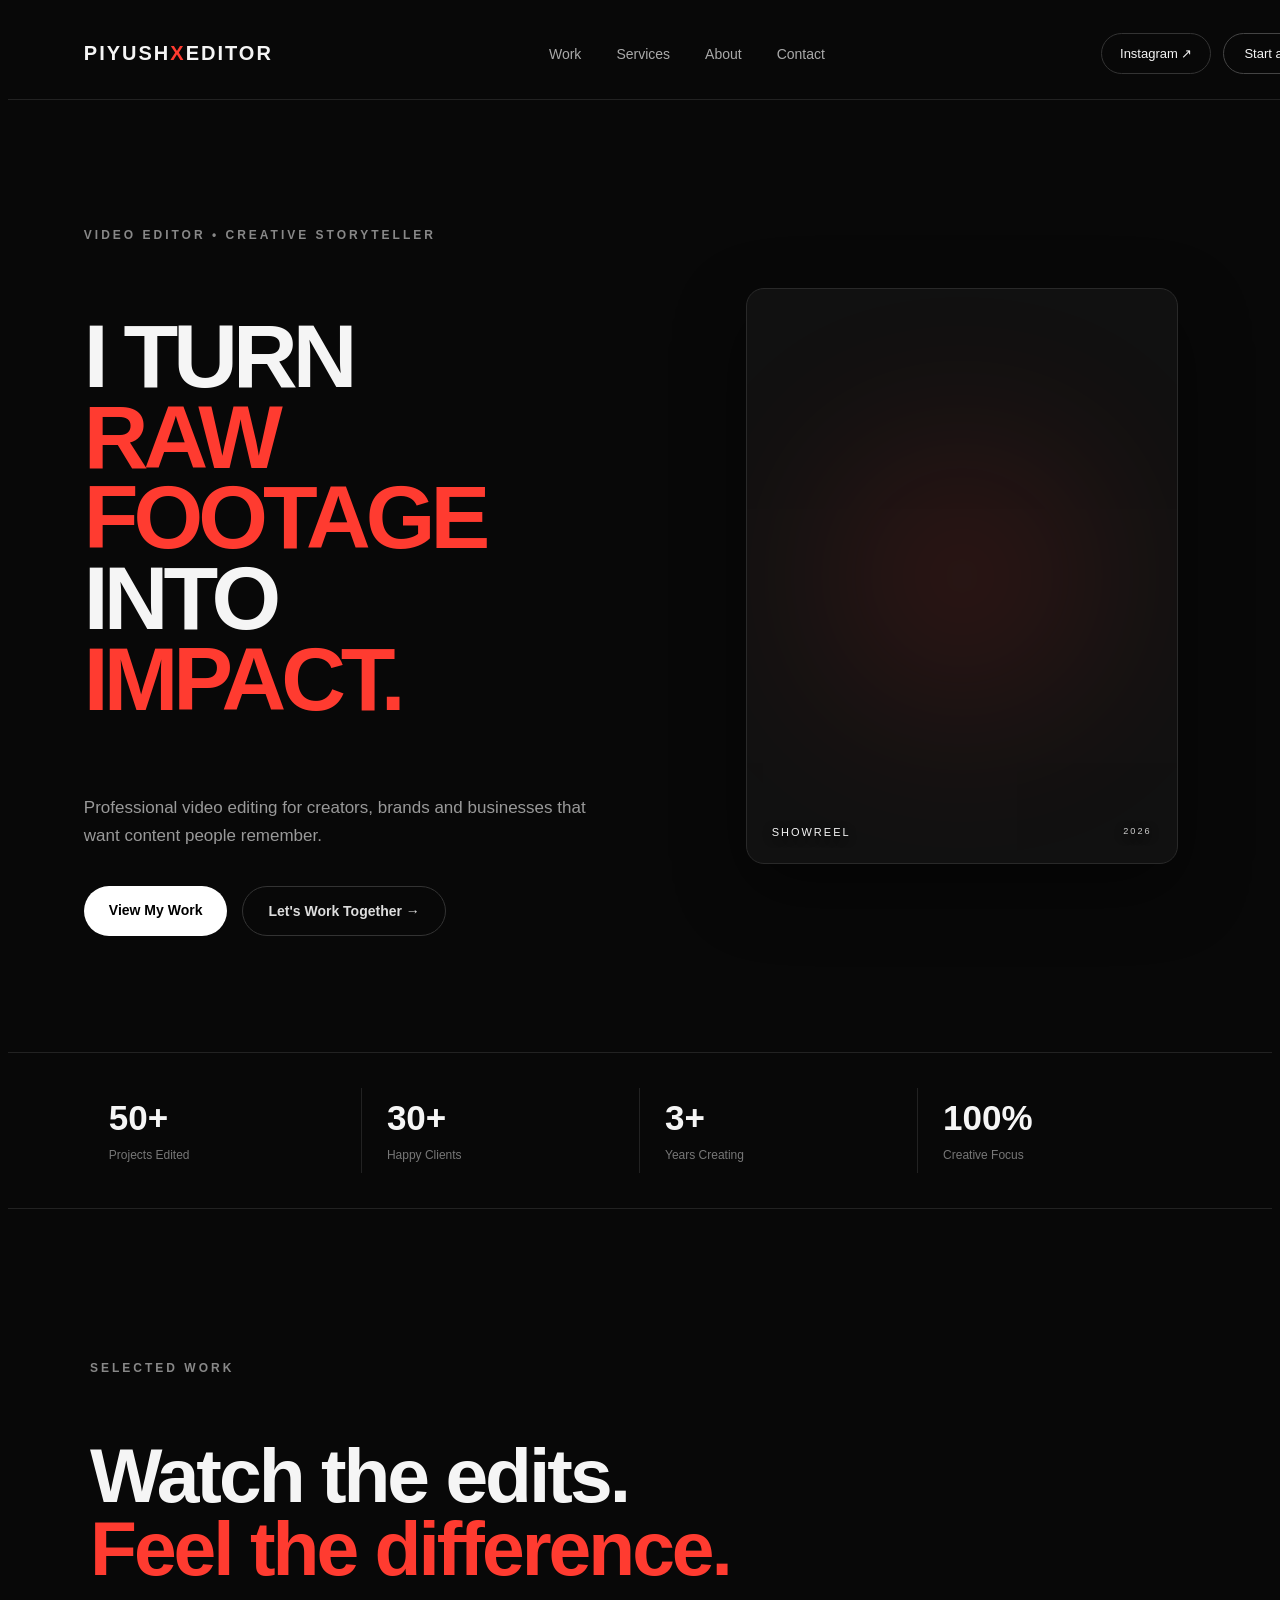
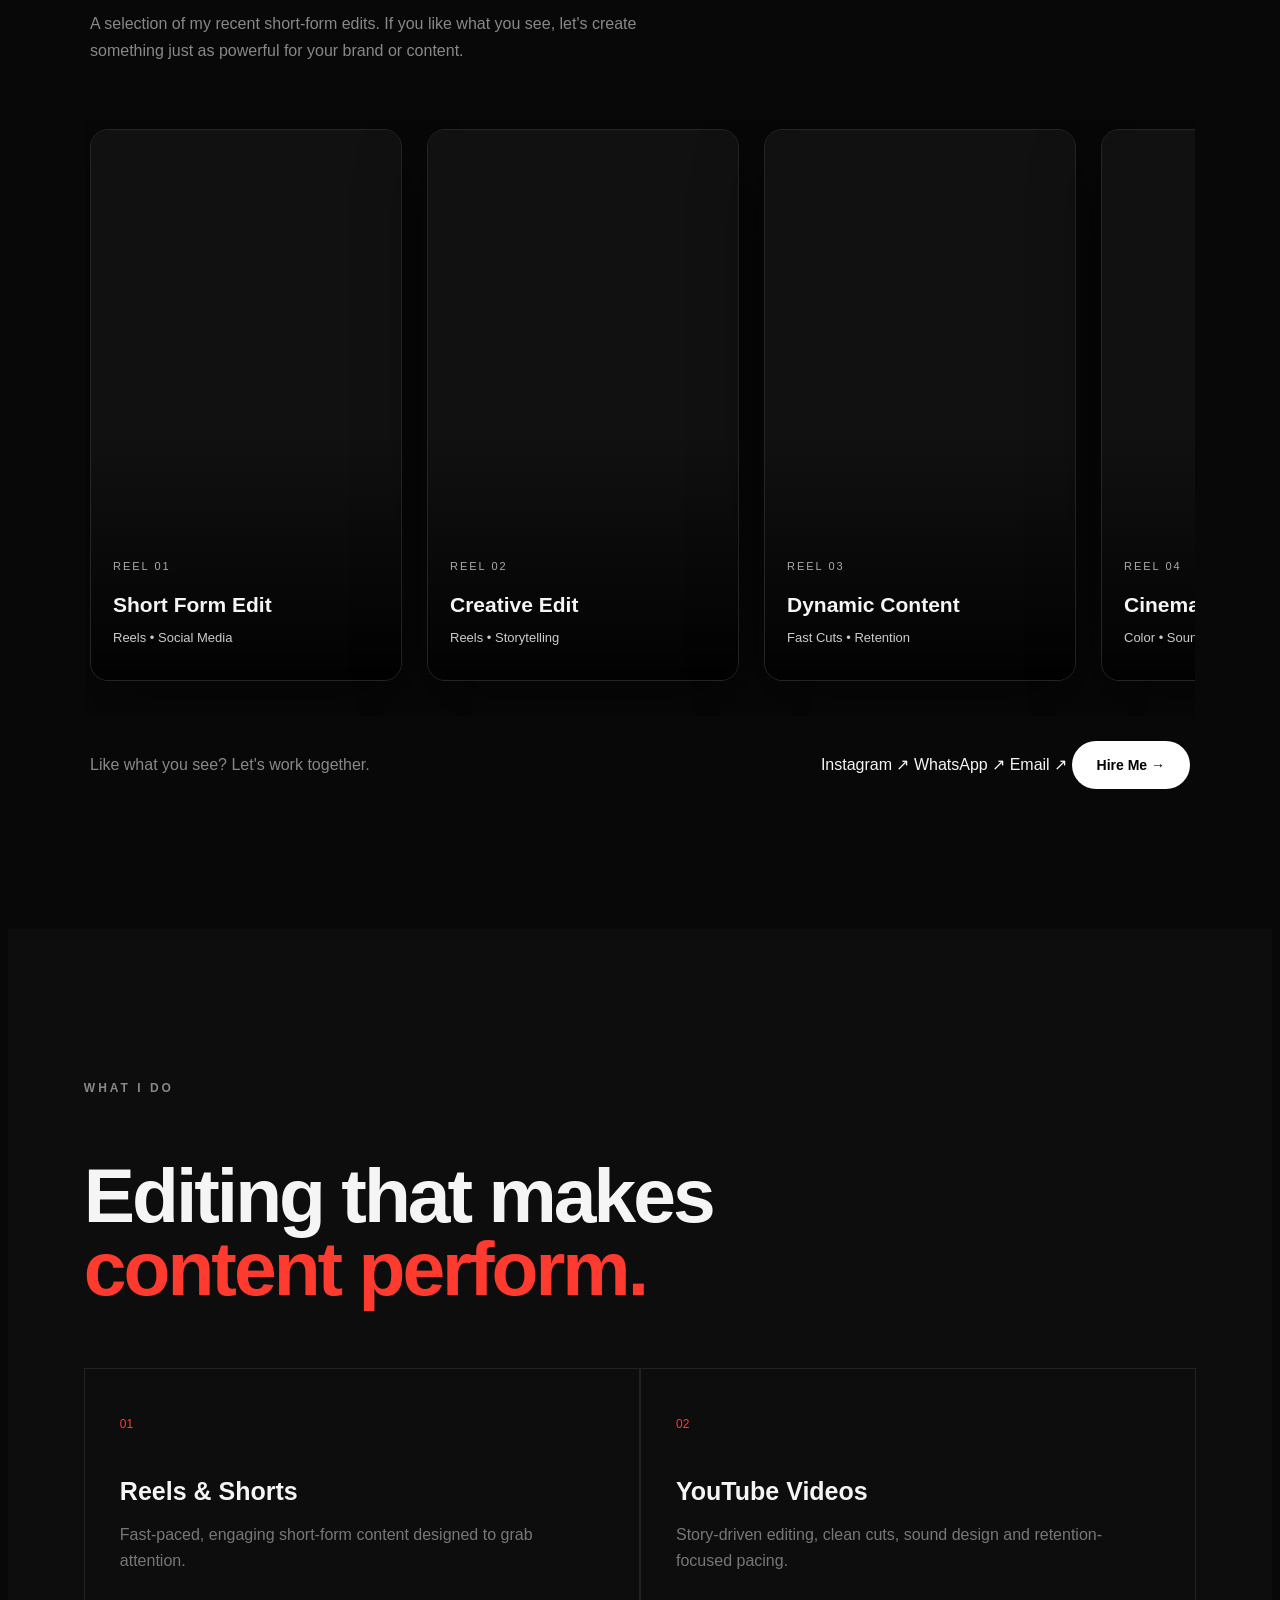
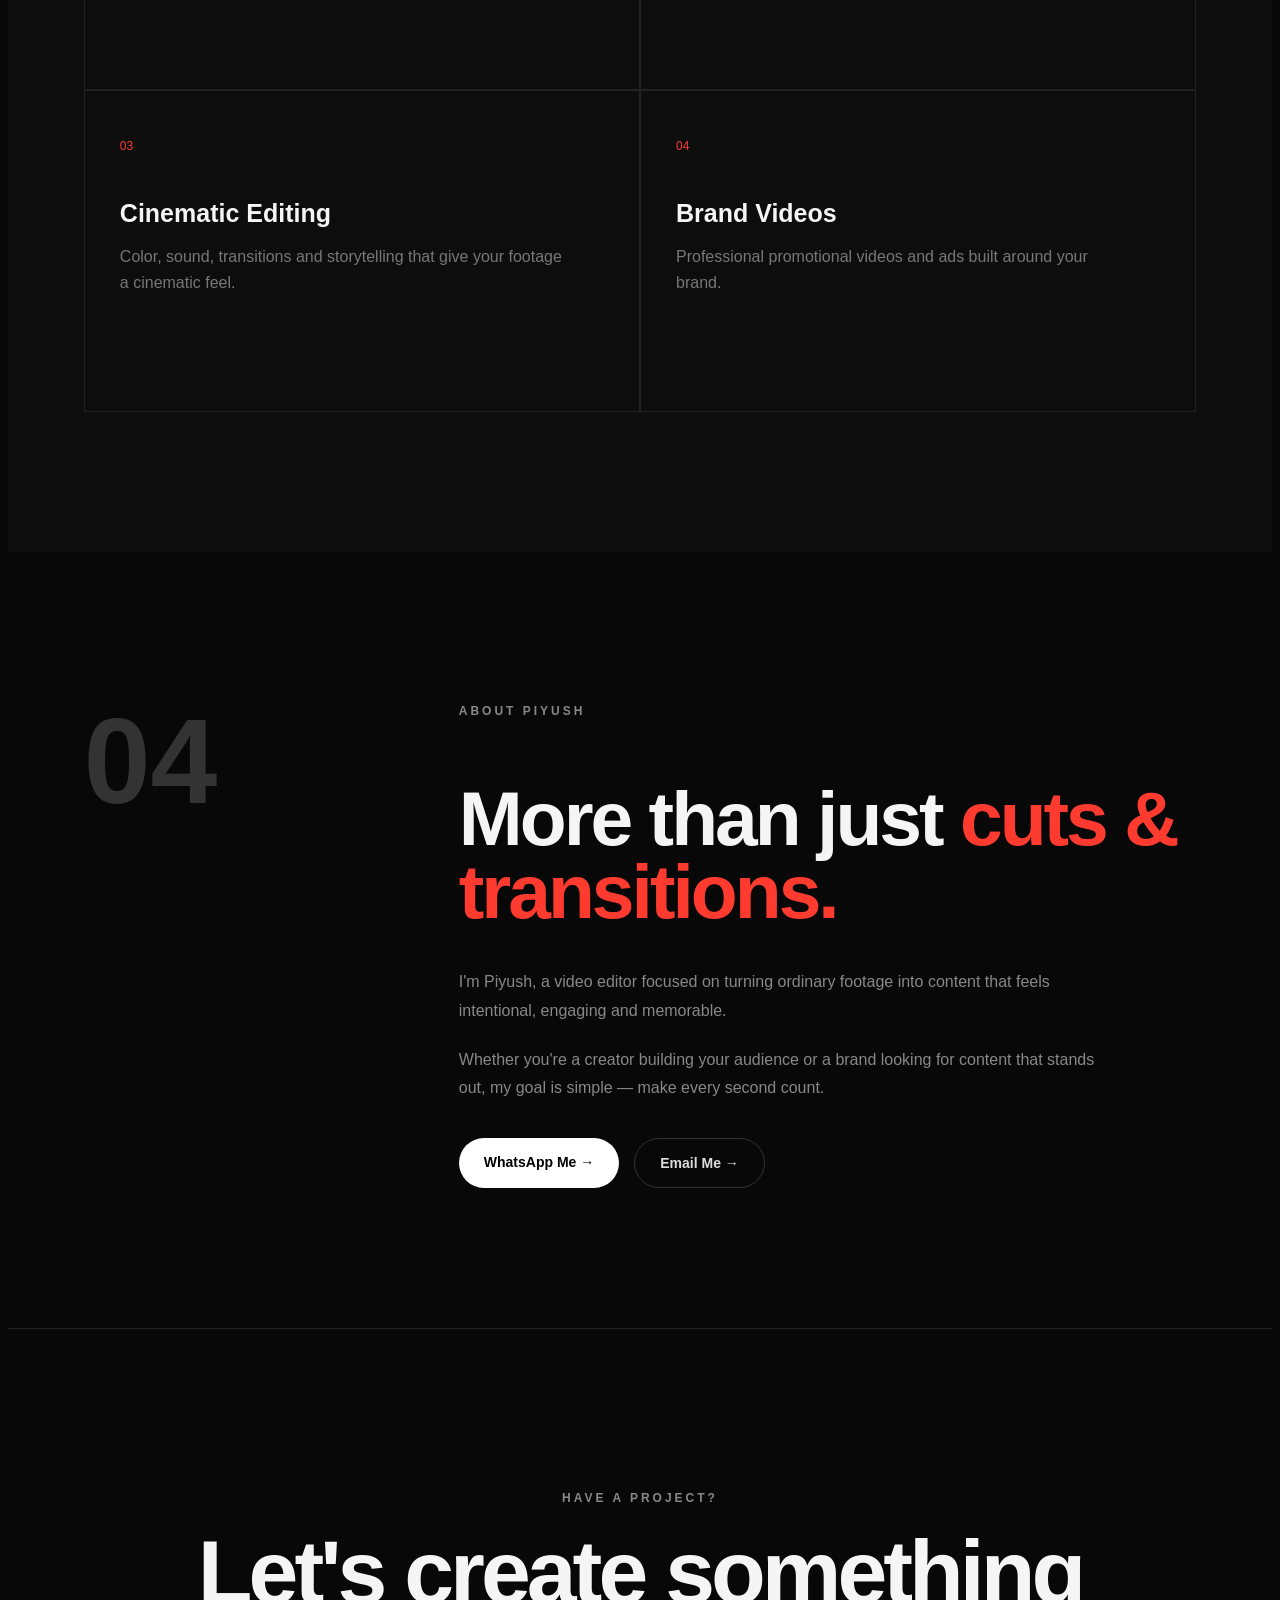
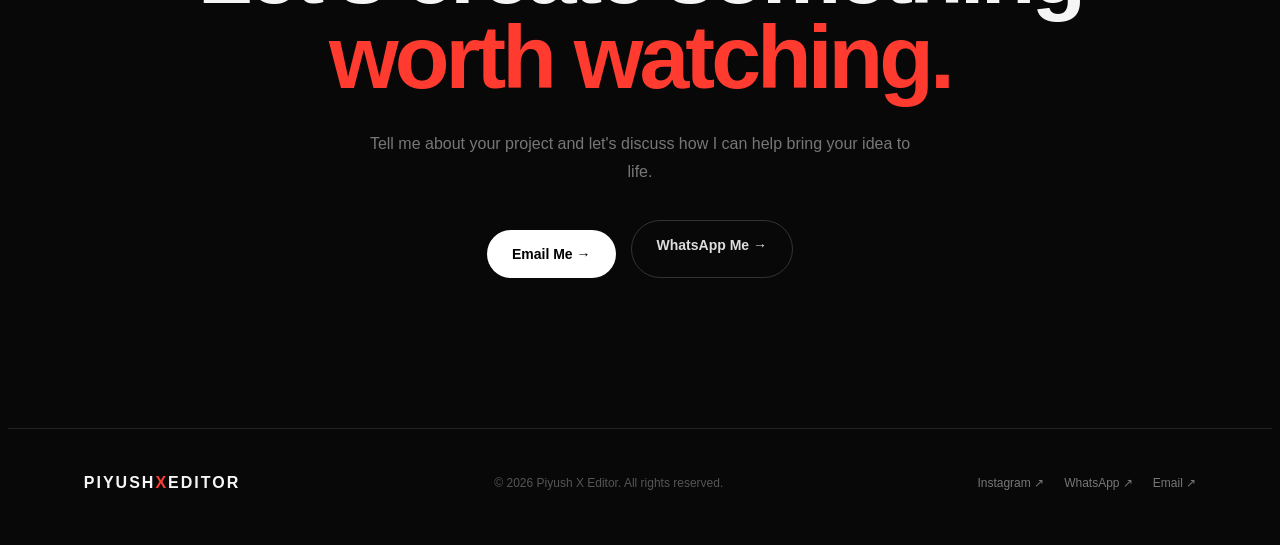
==== piyushxeditor/index.html @ b3310f52 "Add files via upload" ====
<!DOCTYPE html>
<html lang="en">

<head>

    <meta charset="UTF-8">
    <meta name="viewport" content="width=device-width, initial-scale=1.0">

    <title>Piyush X Editor | Professional Video Editor</title>

    <meta
        name="description"
        content="Piyush X Editor — Professional video editing for creators, brands and businesses. Reels, YouTube videos, cinematic edits and more."
    >

    <meta
        name="keywords"
        content="Piyush X Editor, video editor, reels editor, YouTube editor, cinematic video editor"
    >

    <meta name="author" content="Piyush X Editor">

    <link rel="stylesheet" href="style.css">

</head>


<body>


<!-- =====================================================
     NAVBAR
===================================================== -->

<header class="navbar">

    <a href="#" class="logo">
        PIYUSH<span>X</span>EDITOR
    </a>


    <nav>

        <a href="#work">
            Work
        </a>

        <a href="#services">
            Services
        </a>

        <a href="#about">
            About
        </a>

        <a href="#contact">
            Contact
        </a>

    </nav>


    <div class="nav-actions">

        <a
            href="https://www.instagram.com/piyushxedits._/"
            target="_blank"
            rel="noopener noreferrer"
            class="instagram-btn"
        >
            Instagram ↗
        </a>


        <a
            href="#contact"
            class="nav-btn"
        >
            Start a Project
        </a>

    </div>

</header>



<!-- =====================================================
     MAIN
===================================================== -->

<main>



<!-- =====================================================
     HERO
===================================================== -->

<section class="hero">

    <div class="hero-content">

        <p class="eyebrow">
            VIDEO EDITOR • CREATIVE STORYTELLER
        </p>


        <h1>

            I TURN

            <span>
                RAW FOOTAGE
            </span>

            INTO

            <span>
                IMPACT.
            </span>

        </h1>


        <p class="hero-text">
            Professional video editing for creators, brands
            and businesses that want content people remember.
        </p>


        <div class="hero-buttons">

            <a
                href="#work"
                class="primary-btn"
            >
                View My Work
            </a>


            <a
                href="https://wa.me/919610752865?text=Hi%20Piyush%2C%20I%20want%20to%20discuss%20a%20video%20editing%20project."
                target="_blank"
                rel="noopener noreferrer"
                class="secondary-btn"
            >
                Let's Work Together →
            </a>

        </div>

    </div>



    <div class="hero-visual">

        <div class="video-card">

            <!-- CORRECT PATH -->

            <video
                class="hero-video"
                src="assests/my-best-reel.mp4"
                muted
                autoplay
                loop
                playsinline
                webkit-playsinline
                preload="auto"
            ></video>


            <div class="video-label">

                <span>
                    SHOWREEL
                </span>

                <small>
                    2026
                </small>

            </div>

        </div>

    </div>

</section>



<!-- =====================================================
     STATS
===================================================== -->

<section class="stats">

    <div>

        <strong>
            50+
        </strong>

        <span>
            Projects Edited
        </span>

    </div>


    <div>

        <strong>
            30+
        </strong>

        <span>
            Happy Clients
        </span>

    </div>


    <div>

        <strong>
            3+
        </strong>

        <span>
            Years Creating
        </span>

    </div>


    <div>

        <strong>
            100%
        </strong>

        <span>
            Creative Focus
        </span>

    </div>

</section>



<!-- =====================================================
     SELECTED WORK
===================================================== -->

<section
    class="reels-section"
    id="work"
>


    <div class="reels-heading">

        <p class="eyebrow">
            SELECTED WORK
        </p>


        <h2>

            Watch the edits.<br>

            <span>
                Feel the difference.
            </span>

        </h2>


        <p>
            A selection of my recent short-form edits.
            If you like what you see, let's create something
            just as powerful for your brand or content.
        </p>

    </div>



    <div class="reels-container">



        <!-- =================================================
             REEL 01
        ================================================= -->

        <article class="reel-card">

            <video
                class="portfolio-video"
                src="assests/my-best-reel.mp4"
                muted
                autoplay
                loop
                playsinline
                webkit-playsinline
                preload="auto"
            ></video>


            <div class="reel-overlay">

                <div class="reel-number">
                    REEL 01
                </div>


                <h3>
                    Short Form Edit
                </h3>


                <p>
                    Reels • Social Media
                </p>

            </div>

        </article>



        <!-- =================================================
             REEL 02
        ================================================= -->

        <article class="reel-card">

            <video
                class="portfolio-video"
                src="assests/my-best-reel1.mp4"
                muted
                autoplay
                loop
                playsinline
                webkit-playsinline
                preload="auto"
            ></video>


            <div class="reel-overlay">

                <div class="reel-number">
                    REEL 02
                </div>


                <h3>
                    Creative Edit
                </h3>


                <p>
                    Reels • Storytelling
                </p>

            </div>

        </article>



        <!-- =================================================
             REEL 03
        ================================================= -->

        <article class="reel-card">

            <video
                class="portfolio-video"
                src="assests/my-best-reel2.mp4"
                muted
                autoplay
                loop
                playsinline
                webkit-playsinline
                preload="auto"
            ></video>


            <div class="reel-overlay">

                <div class="reel-number">
                    REEL 03
                </div>


                <h3>
                    Dynamic Content
                </h3>


                <p>
                    Fast Cuts • Retention
                </p>

            </div>

        </article>



        <!-- =================================================
             REEL 04
        ================================================= -->

        <article class="reel-card">

            <video
                class="portfolio-video"
                src="assests/my-best-reel3.mp4"
                muted
                autoplay
                loop
                playsinline
                webkit-playsinline
                preload="auto"
            ></video>


            <div class="reel-overlay">

                <div class="reel-number">
                    REEL 04
                </div>


                <h3>
                    Cinematic Reel
                </h3>


                <p>
                    Color • Sound • Story
                </p>

            </div>

        </article>



        <!-- =================================================
             REEL 05
        ================================================= -->

        <article class="reel-card">

            <video
                class="portfolio-video"
                src="assests/my-best-reel4.mp4"
                muted
                autoplay
                loop
                playsinline
                webkit-playsinline
                preload="auto"
            ></video>


            <div class="reel-overlay">

                <div class="reel-number">
                    REEL 05
                </div>


                <h3>
                    Social Media Edit
                </h3>


                <p>
                    Reels • Engagement
                </p>

            </div>

        </article>



        <!-- =================================================
             REEL 06
        ================================================= -->

        <article class="reel-card">

            <video
                class="portfolio-video"
                src="assests/my-best-reel5.mp4"
                muted
                autoplay
                loop
                playsinline
                webkit-playsinline
                preload="auto"
            ></video>


            <div class="reel-overlay">

                <div class="reel-number">
                    REEL 06
                </div>


                <h3>
                    High Energy Edit
                </h3>


                <p>
                    Transitions • Motion
                </p>

            </div>

        </article>



        <!-- =================================================
             REEL 07
        ================================================= -->

        <article class="reel-card">

            <video
                class="portfolio-video"
                src="assests/my-best-reel6.mp4"
                muted
                autoplay
                loop
                playsinline
                webkit-playsinline
                preload="auto"
            ></video>


            <div class="reel-overlay">

                <div class="reel-number">
                    REEL 07
                </div>


                <h3>
                    Creator Content
                </h3>


                <p>
                    Story • Pacing • Style
                </p>

            </div>

        </article>



        <!-- =================================================
             REEL 08
        ================================================= -->

        <article class="reel-card">

            <video
                class="portfolio-video"
                src="assests/my-best-reel7.mp4"
                muted
                autoplay
                loop
                playsinline
                webkit-playsinline
                preload="auto"
            ></video>


            <div class="reel-overlay">

                <div class="reel-number">
                    REEL 08
                </div>


                <h3>
                    Brand Content
                </h3>


                <p>
                    Ads • Promotions
                </p>

            </div>

        </article>


    </div>



    <!-- =================================================
         REEL CTA
    ================================================= -->

    <div class="reel-cta">

        <p>
            Like what you see? Let's work together.
        </p>


        <div class="contact-options">


            <a
                href="https://www.instagram.com/piyushxedits._/"
                target="_blank"
                rel="noopener noreferrer"
                class="contact-btn instagram-contact"
            >
                Instagram ↗
            </a>


            <a
                href="https://wa.me/919610752865?text=Hi%20Piyush%2C%20I%20want%20to%20discuss%20a%20video%20editing%20project."
                target="_blank"
                rel="noopener noreferrer"
                class="contact-btn whatsapp-contact"
            >
                WhatsApp ↗
            </a>


            <a
                href="mailto:workwithpiyush12@gmail.com"
                class="contact-btn email-contact"
            >
                Email ↗
            </a>


            <a
                href="https://wa.me/919610752865?text=Hi%20Piyush%2C%20I%20want%20to%20hire%20you%20for%20video%20editing."
                target="_blank"
                rel="noopener noreferrer"
                class="primary-btn hire-btn"
            >
                Hire Me →
            </a>

        </div>

    </div>


</section>



<!-- =====================================================
     SERVICES
===================================================== -->

<section
    class="section services-section"
    id="services"
>


    <div class="section-heading">

        <p class="eyebrow">
            WHAT I DO
        </p>


        <h2>

            Editing that makes<br>

            <span>
                content perform.
            </span>

        </h2>

    </div>



    <div class="services">


        <!-- SERVICE 01 -->

        <div class="service">

            <span>
                01
            </span>


            <h3>
                Reels & Shorts
            </h3>


            <p>
                Fast-paced, engaging short-form content
                designed to grab attention.
            </p>

        </div>



        <!-- SERVICE 02 -->

        <div class="service">

            <span>
                02
            </span>


            <h3>
                YouTube Videos
            </h3>


            <p>
                Story-driven editing, clean cuts,
                sound design and retention-focused pacing.
            </p>

        </div>



        <!-- SERVICE 03 -->

        <div class="service">

            <span>
                03
            </span>


            <h3>
                Cinematic Editing
            </h3>


            <p>
                Color, sound, transitions and storytelling
                that give your footage a cinematic feel.
            </p>

        </div>



        <!-- SERVICE 04 -->

        <div class="service">

            <span>
                04
            </span>


            <h3>
                Brand Videos
            </h3>


            <p>
                Professional promotional videos and ads
                built around your brand.
            </p>

        </div>


    </div>

</section>



<!-- =====================================================
     ABOUT
===================================================== -->

<section
    class="about section"
    id="about"
>


    <div class="about-number">
        04
    </div>


    <div class="about-content">

        <p class="eyebrow">
            ABOUT PIYUSH
        </p>


        <h2>

            More than just

            <span>
                cuts & transitions.
            </span>

        </h2>


        <p>
            I'm Piyush, a video editor focused on turning
            ordinary footage into content that feels
            intentional, engaging and memorable.
        </p>


        <p>
            Whether you're a creator building your audience
            or a brand looking for content that stands out,
            my goal is simple — make every second count.
        </p>


        <div class="hero-buttons">


            <a
                href="https://wa.me/919610752865?text=Hi%20Piyush%2C%20I%20want%20to%20discuss%20a%20video%20editing%20project."
                target="_blank"
                rel="noopener noreferrer"
                class="primary-btn"
            >
                WhatsApp Me →
            </a>


            <a
                href="mailto:workwithpiyush12@gmail.com"
                class="secondary-btn"
            >
                Email Me →
            </a>

        </div>

    </div>

</section>



<!-- =====================================================
     FINAL CONTACT
===================================================== -->

<section
    class="cta"
    id="contact"
>


    <p class="eyebrow">
        HAVE A PROJECT?
    </p>


    <h2>

        Let's create something

        <span>
            worth watching.
        </span>

    </h2>


    <p>
        Tell me about your project and let's discuss
        how I can help bring your idea to life.
    </p>


    <div
        class="hero-buttons"
        style="justify-content:center;"
    >


        <a
            href="mailto:workwithpiyush12@gmail.com"
            class="primary-btn"
        >
            Email Me →
        </a>


        <a
            href="https://wa.me/919610752865?text=Hi%20Piyush%2C%20I%20want%20to%20discuss%20a%20video%20editing%20project."
            target="_blank"
            rel="noopener noreferrer"
            class="secondary-btn"
        >
            WhatsApp Me →
        </a>

    </div>

</section>


</main>



<!-- =====================================================
     FOOTER
===================================================== -->

<footer>


    <div class="footer-logo">

        PIYUSH<span>X</span>EDITOR

    </div>


    <p>
        © 2026 Piyush X Editor. All rights reserved.
    </p>


    <div class="socials">


        <a
            href="https://www.instagram.com/piyushxedits._/"
            target="_blank"
            rel="noopener noreferrer"
        >
            Instagram ↗
        </a>


        <a
            href="https://wa.me/919610752865"
            target="_blank"
            rel="noopener noreferrer"
        >
            WhatsApp ↗
        </a>


        <a
            href="mailto:workwithpiyush12@gmail.com"
        >
            Email ↗
        </a>

    </div>

</footer>



<!-- =====================================================
     EXISTING SCRIPT
===================================================== -->

<script src="script.js"></script>



<!-- =====================================================
     VIDEO PLAYBACK
===================================================== -->

<script>

document.addEventListener("DOMContentLoaded", function () {

    const videos = document.querySelectorAll("video");


    videos.forEach(function (video) {

        video.muted = true;

        video.setAttribute("muted", "");

        video.setAttribute("playsinline", "");

        video.setAttribute("webkit-playsinline", "");


        const startVideo = function () {

            video.muted = true;

            const promise = video.play();

            if (promise !== undefined) {

                promise.catch(function () {});

            }

        };


        if (video.readyState >= 2) {

            startVideo();

        } else {

            video.addEventListener(
                "loadeddata",
                startVideo,
                { once: true }
            );

        }


        video.addEventListener("click", function () {

            if (video.paused) {

                video.muted = true;

                video.play().catch(function () {});

            }

        });

    });



    const reelVideos =
        document.querySelectorAll(".portfolio-video");


    const observer =
        new IntersectionObserver(

            function (entries) {

                entries.forEach(function (entry) {

                    const video = entry.target;


                    if (entry.isIntersecting) {

                        video.muted = true;

                        video.play().catch(function () {});

                    }

                    else {

                        video.pause();

                    }

                });

            },

            {
                threshold: 0.20
            }

        );


    reelVideos.forEach(function (video) {

        observer.observe(video);

    });

});

</script>



<!-- =====================================================
     FALLBACK: CLICK TO PLAY
===================================================== -->

<script>

document.addEventListener("click", function (event) {

    const video =
        event.target.closest("video");


    if (!video) {
        return;
    }


    video.muted = true;


    if (video.paused) {

        video.play().catch(function () {});

    }

    else {

        video.pause();

    }

});

</script>


</body>

</html>
---- piyushxeditor/style.css ----
```css
* {
    margin: 0;
    padding: 0;
    box-sizing: border-box;
}

html {
    scroll-behavior: smooth;
}

body {
    background: #080808;
    color: #f5f5f5;
    font-family: Arial, Helvetica, sans-serif;
    overflow-x: hidden;
}

a {
    color: inherit;
    text-decoration: none;
}


/* ==============================
   NAVBAR
============================== */

.navbar {
    width: 100%;
    padding: 25px 6%;
    display: flex;
    align-items: center;
    justify-content: space-between;
    border-bottom: 1px solid #222;
    position: relative;
    z-index: 10;
}

.logo {
    font-size: 20px;
    font-weight: 800;
    letter-spacing: 2px;
}

.logo span,
.footer-logo span {
    color: #ff3b30;
}

.navbar nav {
    display: flex;
    gap: 35px;
}

.navbar nav a {
    color: #aaa;
    font-size: 14px;
    transition: 0.3s;
}

.navbar nav a:hover {
    color: white;
}

.nav-actions {
    display: flex;
    align-items: center;
    gap: 12px;
}

.instagram-btn {
    padding: 12px 18px;
    border: 1px solid #333;
    border-radius: 30px;
    font-size: 13px;
    transition: 0.3s;
}

.instagram-btn:hover {
    border-color: #ff3b30;
    color: #ff3b30;
}

.nav-btn {
    padding: 12px 20px;
    border: 1px solid #444;
    border-radius: 30px;
    font-size: 13px;
    transition: 0.3s;
}

.nav-btn:hover {
    background: white;
    color: black;
}


/* ==============================
   HERO
============================== */

.hero {
    min-height: 88vh;
    padding: 80px 6%;
    display: grid;
    grid-template-columns: 1.1fr 0.9fr;
    align-items: center;
    gap: 70px;
}

.eyebrow {
    color: #888;
    font-size: 12px;
    letter-spacing: 3px;
    font-weight: bold;
    margin-bottom: 25px;
}

.hero h1 {
    font-size: clamp(55px, 7vw, 110px);
    line-height: 0.9;
    letter-spacing: -5px;
    max-width: 900px;
}

.hero h1 span {
    display: block;
    color: #ff3b30;
}

.hero-text {
    max-width: 520px;
    color: #999;
    line-height: 1.7;
    margin-top: 35px;
    font-size: 17px;
}

.hero-buttons {
    display: flex;
    gap: 15px;
    margin-top: 35px;
    flex-wrap: wrap;
}

.primary-btn,
.secondary-btn {
    display: inline-block;
    padding: 16px 25px;
    border-radius: 40px;
    font-size: 14px;
    font-weight: bold;
    transition: 0.3s;
}

.primary-btn {
    background: white;
    color: black;
}

.primary-btn:hover {
    transform: translateY(-3px);
}

.secondary-btn {
    border: 1px solid #333;
    color: #ddd;
}

.secondary-btn:hover {
    border-color: white;
}


/* ==============================
   HERO VIDEO
============================== */

.hero-visual {
    display: flex;
    justify-content: center;
}

.video-card {
    width: min(430px, 100%);
    aspect-ratio: 9 / 12;
    border-radius: 18px;
    border: 1px solid #292929;
    background: #111;
    position: relative;
    overflow: hidden;
    display: flex;
    align-items: center;
    justify-content: center;
    box-shadow: 0 25px 70px rgba(0, 0, 0, 0.45);
}

.video-card::before {
    content: "";
    position: absolute;
    width: 220px;
    height: 220px;
    border-radius: 50%;
    background: #ff3b30;
    filter: blur(100px);
    opacity: 0.20;
    pointer-events: none;
    z-index: 1;
}

/* ACTUAL HERO VIDEO */

.hero-video {
    position: relative;
}

.hero-video video {
    width: 100%;
    height: 100%;
    object-fit: cover;
    display: block;
    position: absolute;
    inset: 0;
    z-index: 0;
    background: #111;
}

/* Hero video bottom label */

.video-label {
    position: absolute;
    bottom: 25px;
    left: 25px;
    right: 25px;

    display: flex;
    justify-content: space-between;

    font-size: 11px;
    letter-spacing: 2px;

    z-index: 3;

    text-shadow: 0 2px 10px rgba(0, 0, 0, 0.8);
}

.video-label small {
    color: #ccc;
}


/* ==============================
   STATS
============================== */

.stats {
    border-top: 1px solid #222;
    border-bottom: 1px solid #222;
    padding: 35px 6%;
    display: grid;
    grid-template-columns: repeat(4, 1fr);
}

.stats div {
    padding: 10px 25px;
    border-right: 1px solid #222;
}

.stats div:last-child {
    border-right: none;
}

.stats strong {
    display: block;
    font-size: 35px;
    margin-bottom: 7px;
}

.stats span {
    color: #777;
    font-size: 12px;
}


/* ==============================
   GENERAL SECTIONS
============================== */

.section {
    padding: 140px 6%;
}

.section-heading {
    margin-bottom: 60px;
}

.section-heading h2 {
    font-size: clamp(45px, 6vw, 80px);
    line-height: 0.95;
    letter-spacing: -3px;
}

.section-heading h2 span,
.about h2 span,
.cta h2 span {
    color: #ff3b30;
}


/* ==============================
   REELS SECTION
============================== */

.reels-section {
    padding: 140px 6%;
    background: #080808;
}

.reels-heading {
    max-width: 1100px;
    margin: 0 auto 55px;
}

.reels-heading h2 {
    font-size: clamp(45px, 6vw, 80px);
    line-height: 0.95;
    letter-spacing: -3px;
    margin-bottom: 25px;
}

.reels-heading h2 span {
    color: #ff3b30;
}

.reels-heading > p:last-child {
    max-width: 600px;
    color: #888;
    line-height: 1.7;
    font-size: 16px;
}


/* REEL SCROLLER */

.reels-container {
    max-width: 1100px;
    margin: 0 auto;

    display: flex;
    gap: 25px;

    overflow-x: auto;

    scroll-snap-type: x mandatory;

    padding: 10px 5px 35px;

    scrollbar-width: none;
}

.reels-container::-webkit-scrollbar {
    display: none;
}


/* INDIVIDUAL REEL */

.reel-card {
    position: relative;

    flex: 0 0 310px;

    height: 550px;

    overflow: hidden;

    border-radius: 18px;

    background: #111;

    border: 1px solid #252525;

    scroll-snap-align: center;

    box-shadow: 0 25px 70px rgba(0, 0, 0, 0.45);

    transition:
        transform 0.35s ease,
        border-color 0.35s ease;
}

.reel-card:hover {
    transform: translateY(-6px);
    border-color: #444;
}


/* VIDEO */

.reel-card video {
    width: 100%;
    height: 100%;

    object-fit: cover;

    display: block;

    background: #111;
}


/* DARK GRADIENT */

.reel-card::after {
    content: "";

    position: absolute;

    inset: 0;

    background:
        linear-gradient(
            to bottom,
            transparent 55%,
            rgba(0, 0, 0, 0.9)
        );

    pointer-events: none;
}


/* REEL TEXT */

.reel-overlay {
    position: absolute;

    left: 0;
    right: 0;
    bottom: 0;

    padding: 30px 22px 22px;

    z-index: 2;

    pointer-events: none;
}

.reel-number {
    color: #aaa;

    font-size: 11px;

    letter-spacing: 2px;

    margin-bottom: 8px;
}

.reel-overlay h3 {
    font-size: 21px;

    margin-bottom: 7px;
}

.reel-overlay p {
    color: #ccc;

    font-size: 13px;
}


/* ==============================
   REEL CTA
============================== */

.reel-cta {
    max-width: 1100px;

    margin: 25px auto 0;

    display: flex;

    justify-content: space-between;

    align-items: center;

    gap: 25px;
}

.reel-cta p {
    color: #888;

    margin: 0;
}


/* ==============================
   SERVICES
============================== */

.services-section {
    background: #0d0d0d;
}

.services {
    display: grid;
    grid-template-columns: repeat(2, 1fr);
}

.service {
    padding: 45px 35px;
    border: 1px solid #222;
    min-height: 230px;
    transition: 0.3s;
}

.service:hover {
    background: #131313;
}

.service span {
    color: #ff3b30;
    font-size: 12px;
}

.service h3 {
    margin: 45px 0 15px;
    font-size: 25px;
}

.service p {
    color: #777;
    line-height: 1.6;
    max-width: 450px;
}


/* ==============================
   ABOUT
============================== */

.about {
    display: grid;
    grid-template-columns: 0.4fr 1fr;
    gap: 80px;
}

.about-number {
    color: #333;
    font-size: 120px;
    font-weight: bold;
}

.about-content {
    max-width: 800px;
}

.about h2 {
    font-size: clamp(45px, 6vw, 80px);
    line-height: 0.95;
    letter-spacing: -3px;
    margin-bottom: 40px;
}

.about-content > p:not(.eyebrow) {
    color: #888;
    line-height: 1.8;
    margin-bottom: 20px;
    max-width: 650px;
}


/* ==============================
   CTA
============================== */

.cta {
    text-align: center;
    padding: 150px 6%;
    border-top: 1px solid #222;
}

.cta h2 {
    font-size: clamp(45px, 7vw, 95px);
    line-height: 0.95;
    letter-spacing: -4px;
    max-width: 1000px;
    margin: auto;
}

.cta > p:not(.eyebrow) {
    color: #777;
    max-width: 550px;
    margin: 30px auto;
    line-height: 1.7;
}

.cta .primary-btn {
    margin-top: 10px;
}


/* ==============================
   FOOTER
============================== */

footer {
    padding: 35px 6%;
    border-top: 1px solid #222;

    display: flex;

    justify-content: space-between;

    align-items: center;

    gap: 25px;
}

.footer-logo {
    font-weight: bold;
    letter-spacing: 2px;
}

footer p {
    color: #555;
    font-size: 12px;
}

.socials {
    display: flex;
    gap: 20px;
}

.socials a {
    color: #777;
    font-size: 12px;
}

.socials a:hover {
    color: white;
}


/* ==============================
   ANIMATION
============================== */

.project,
.service {
    opacity: 0;

    transform: translateY(30px);

    transition:
        opacity 0.7s ease,
        transform 0.7s ease;
}

.project.show,
.service.show {
    opacity: 1;

    transform: translateY(0);
}

body {
    opacity: 0;

    transition: opacity 0.4s ease;
}

body.loaded {
    opacity: 1;
}


/* ==============================
   MOBILE
============================== */

@media (max-width: 800px) {

    .navbar {
        padding: 20px;
    }

    .navbar nav {
        display: none;
    }

    .nav-actions {
        gap: 7px;
    }

    .instagram-btn {
        padding: 10px 12px;
        font-size: 11px;
    }

    .nav-btn {
        padding: 10px 15px;
    }

    .hero {
        grid-template-columns: 1fr;

        padding: 70px 20px;

        gap: 50px;
    }

    .hero h1 {
        font-size: 55px;

        letter-spacing: -3px;
    }

    .hero-visual {
        order: -1;
    }

    .video-card {
        max-width: 300px;
    }

    .stats {
        grid-template-columns: repeat(2, 1fr);

        padding: 25px 20px;
    }

    .stats div {
        border-bottom: 1px solid #222;

        padding: 20px 10px;
    }

    .section {
        padding: 90px 20px;
    }


    /* MOBILE REELS */

    .reels-section {
        padding: 90px 12px;
    }

    .reels-heading {
        padding: 0 8px;

        margin-bottom: 35px;
    }

    .reels-heading h2 {
        font-size: 48px;

        letter-spacing: -3px;
    }

    .reels-container {
        gap: 15px;

        padding-left: 5px;
        padding-right: 5px;
    }

    .reel-card {
        flex: 0 0 82vw;

        height: 70vh;

        max-height: 650px;

        border-radius: 20px;
    }

    .reel-cta {
        flex-direction: column;

        align-items: flex-start;

        padding: 20px 8px;
    }


    .services {
        grid-template-columns: 1fr;
    }

    .about {
        grid-template-columns: 1fr;

        gap: 20px;
    }

    .about-number {
        font-size: 70px;
    }

    footer {
        flex-direction: column;

        text-align: center;
    }

    .cta {
        padding: 100px 20px;
    }
}


/* ==============================
   SMALL PHONES
============================== */

@media (max-width: 420px) {

    .logo {
        font-size: 15px;
    }

    .instagram-btn {
        display: none;
    }

    .hero h1 {
        font-size: 48px;
    }

    .reel-card {
        flex-basis: 88vw;
    }

    .stats strong {
        font-size: 28px;
    }
}
```
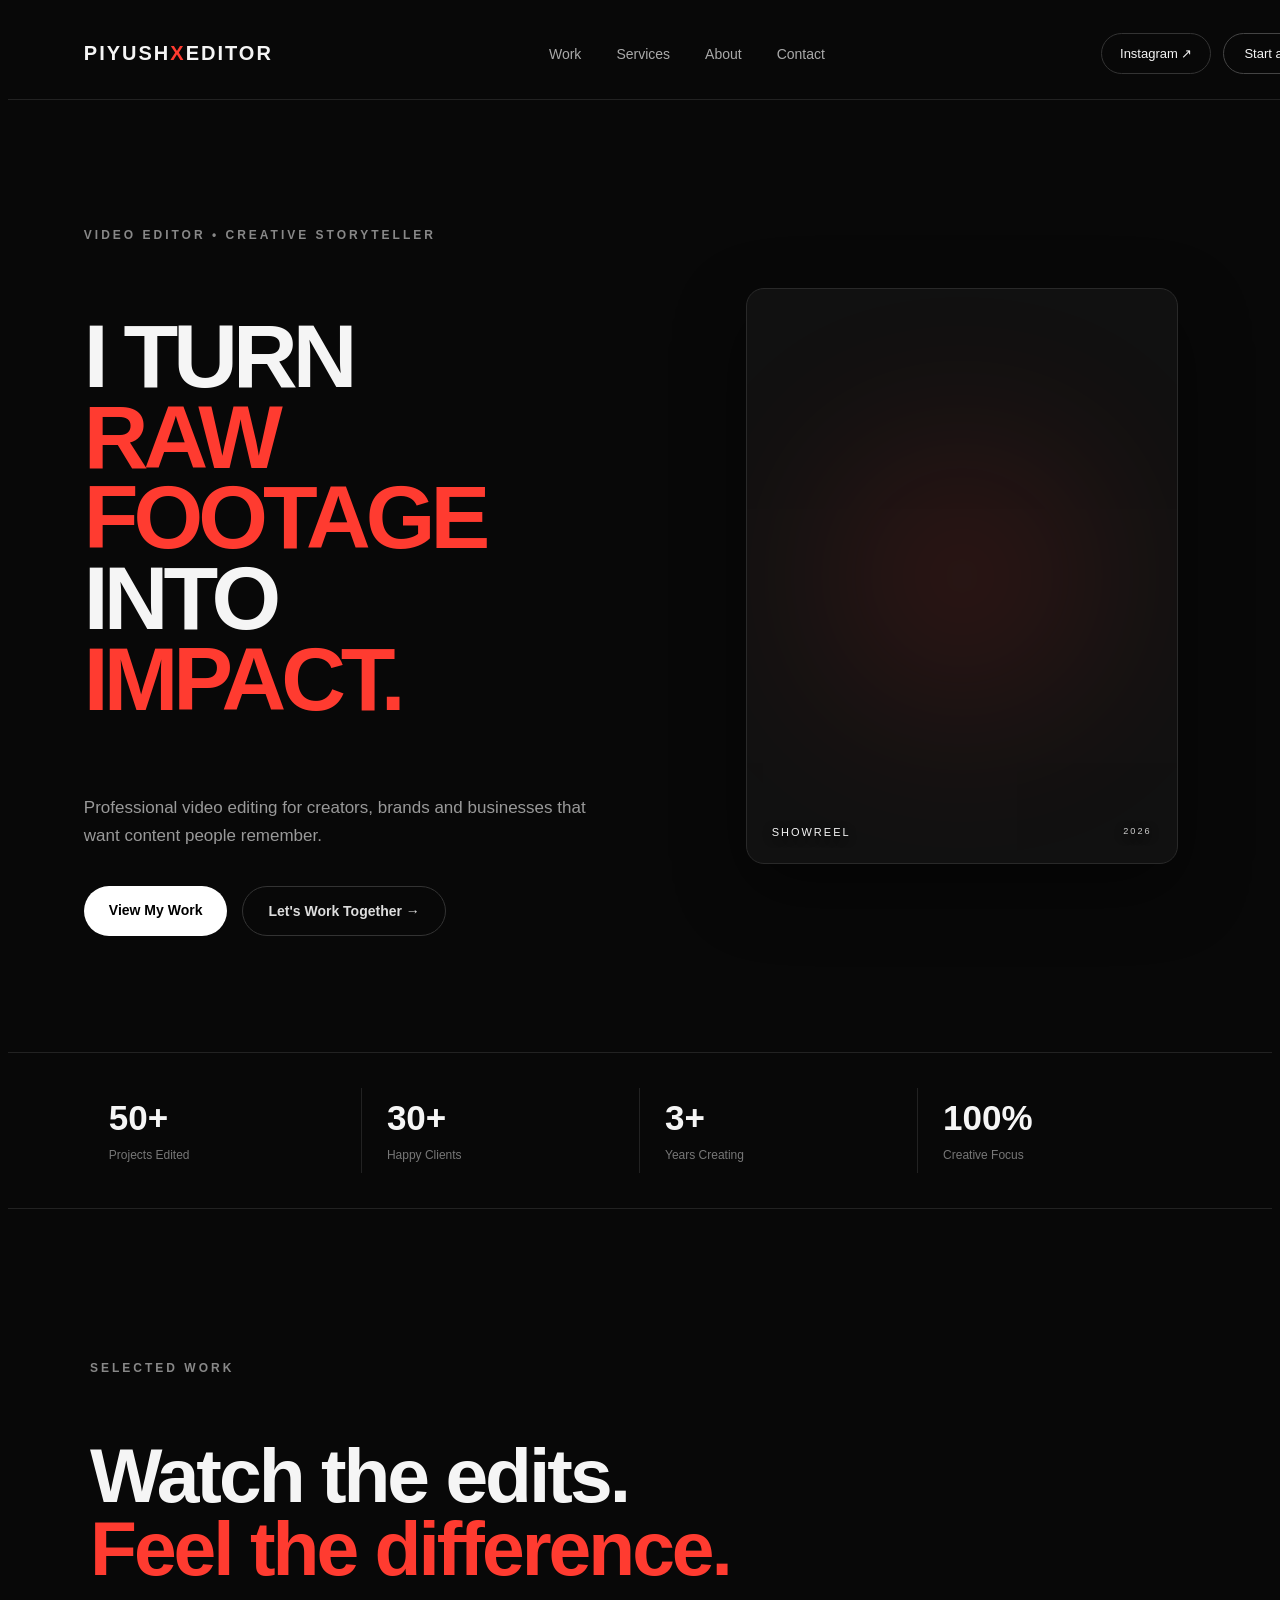
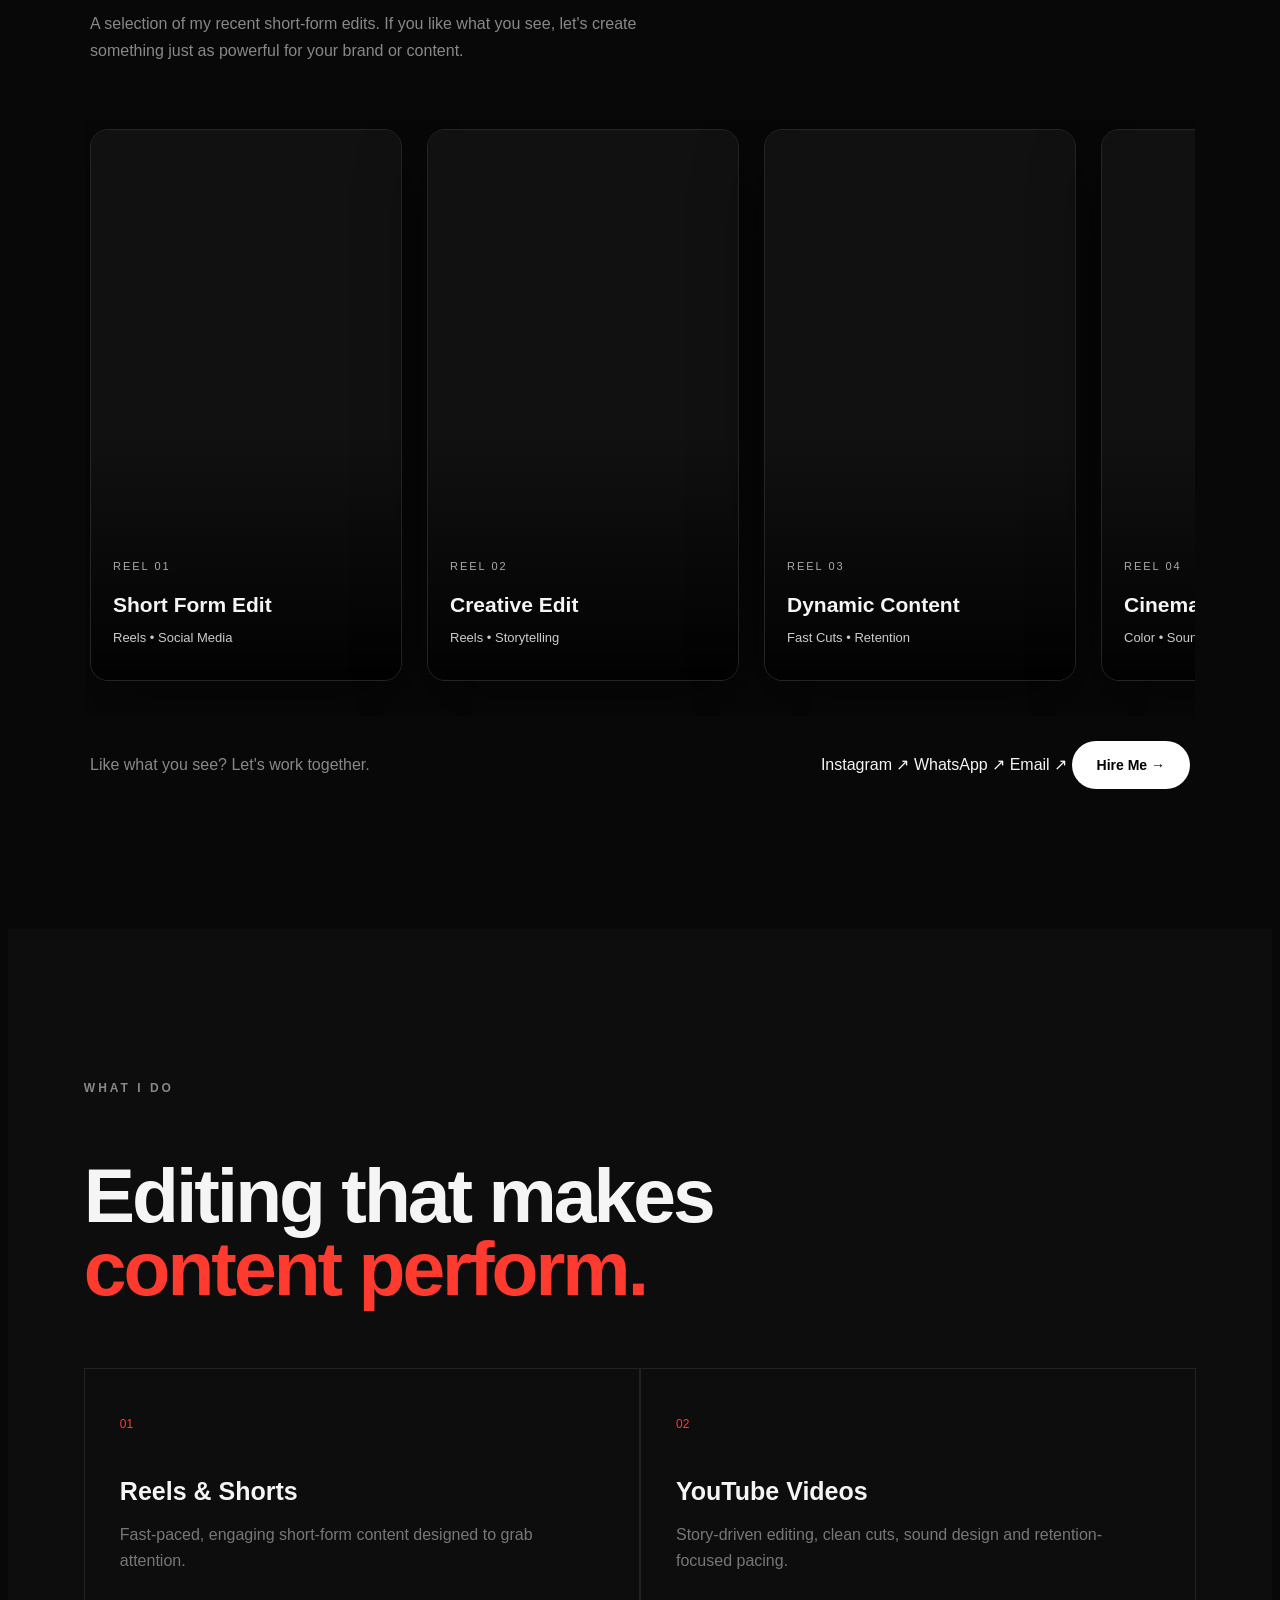
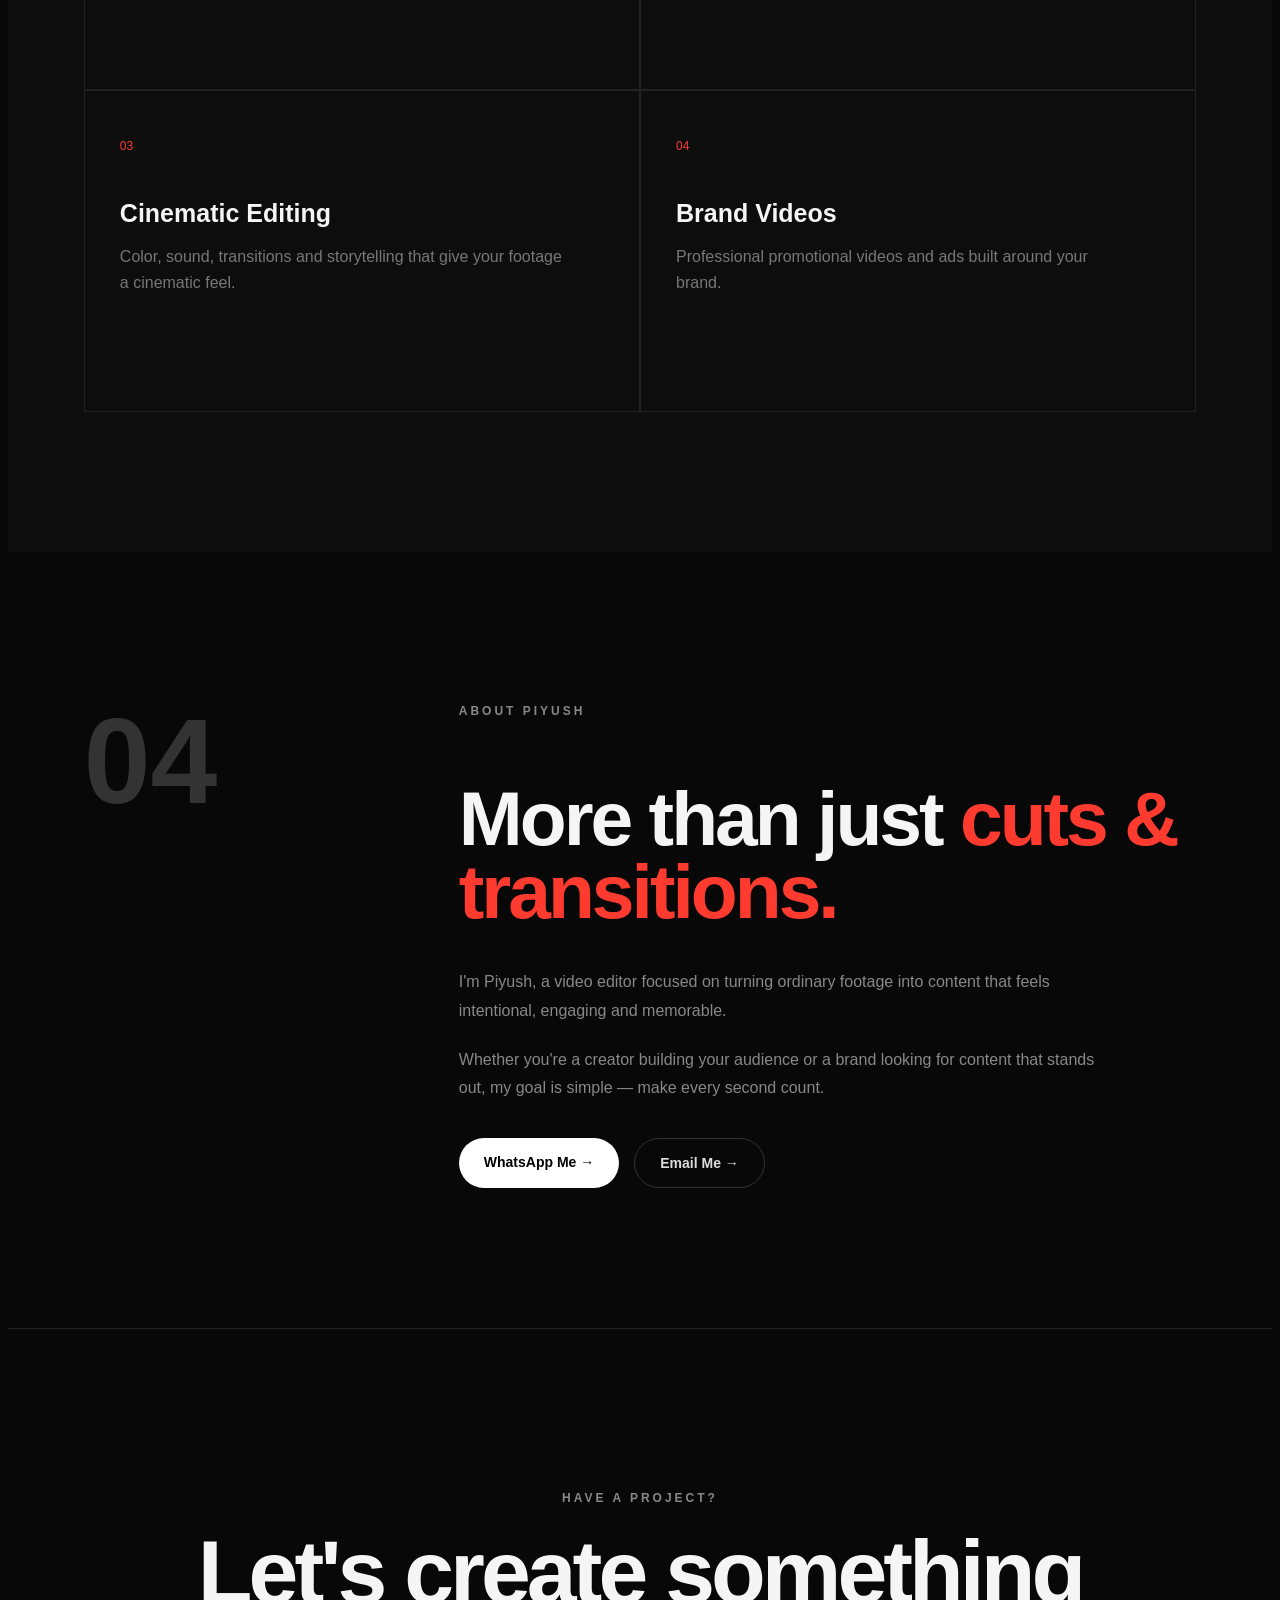
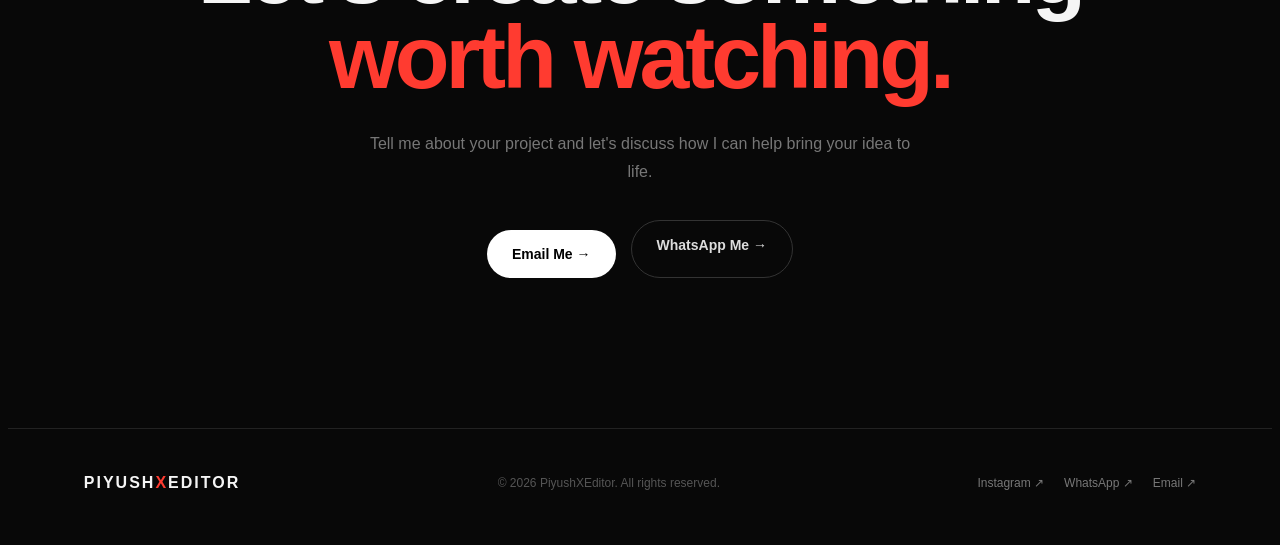
==== commit 565a0211: "Update index.html" ====
--- a/piyushxeditor/index.html
+++ b/piyushxeditor/index.html
@@ -4,23 +4,202 @@
 <head>
 
     <meta charset="UTF-8">
-    <meta name="viewport" content="width=device-width, initial-scale=1.0">
-
-    <title>Piyush X Editor | Professional Video Editor</title>
+
+    <meta
+        name="viewport"
+        content="width=device-width, initial-scale=1.0"
+    >
+
+    <!-- =========================
+         PRIMARY SEO
+    ========================== -->
+
+    <title>PiyushXEditor | Professional Video Editor</title>
 
     <meta
         name="description"
-        content="Piyush X Editor — Professional video editing for creators, brands and businesses. Reels, YouTube videos, cinematic edits and more."
+        content="PiyushXEditor is a professional video editor specializing in Instagram Reels, YouTube videos, cinematic edits, short-form content and brand videos."
     >
 
     <meta
         name="keywords"
-        content="Piyush X Editor, video editor, reels editor, YouTube editor, cinematic video editor"
-    >
-
-    <meta name="author" content="Piyush X Editor">
-
-    <link rel="stylesheet" href="style.css">
+        content="PiyushXEditor, Piyush X Editor, video editor, professional video editor, freelance video editor, reels editor, Instagram reels editor, YouTube video editor, cinematic video editor, short form video editor, social media video editor, brand video editor"
+    >
+
+    <meta
+        name="author"
+        content="PiyushXEditor"
+    >
+
+    <meta
+        name="robots"
+        content="index, follow"
+    >
+
+    <meta
+        name="googlebot"
+        content="index, follow"
+    >
+
+
+    <!-- =========================
+         CANONICAL
+    ========================== -->
+
+    <link
+        rel="canonical"
+        href="https://piyushxeditor.netlify.app/"
+    >
+
+
+    <!-- =========================
+         OPEN GRAPH
+    ========================== -->
+
+    <meta
+        property="og:type"
+        content="website"
+    >
+
+    <meta
+        property="og:title"
+        content="PiyushXEditor | Professional Video Editor"
+    >
+
+    <meta
+        property="og:description"
+        content="Professional video editing for creators, brands and businesses. Reels, YouTube videos, cinematic edits and social media content."
+    >
+
+    <meta
+        property="og:url"
+        content="https://piyushxeditor.netlify.app/"
+    >
+
+    <meta
+        property="og:site_name"
+        content="PiyushXEditor"
+    >
+
+    <meta
+        property="og:locale"
+        content="en_IN"
+    >
+
+    <!-- PROFILE / LOGO IMAGE -->
+
+    <meta
+        property="og:image"
+        content="https://piyushxeditor.netlify.app/assests/favicon.png"
+    >
+
+    <meta
+        property="og:image:alt"
+        content="PiyushXEditor logo"
+    >
+
+
+    <!-- =========================
+         TWITTER / X
+    ========================== -->
+
+    <meta
+        name="twitter:card"
+        content="summary_large_image"
+    >
+
+    <meta
+        name="twitter:title"
+        content="PiyushXEditor | Professional Video Editor"
+    >
+
+    <meta
+        name="twitter:description"
+        content="Professional video editing for Reels, YouTube, cinematic videos and social media content."
+    >
+
+    <meta
+        name="twitter:image"
+        content="https://piyushxeditor.netlify.app/assests/favicon.png"
+    >
+
+
+    <!-- =========================
+         MOBILE / BROWSER
+    ========================== -->
+
+    <meta
+        name="theme-color"
+        content="#000000"
+    >
+
+    <meta
+        name="format-detection"
+        content="telephone=no"
+    >
+
+
+    <!-- =========================
+         WEBSITE ICON / PROFILE LOGO
+    ========================== -->
+
+    <link
+        rel="icon"
+        href="assests/favicon.png"
+        type="image/png"
+    >
+
+    <link
+        rel="apple-touch-icon"
+        href="assests/favicon.png"
+    >
+
+
+    <!-- =========================
+         STYLESHEET
+    ========================== -->
+
+    <link
+        rel="stylesheet"
+        href="style.css"
+    >
+
+
+    <!-- =========================
+         GOOGLE STRUCTURED DATA
+    ========================== -->
+
+    <script type="application/ld+json">
+    {
+        "@context": "https://schema.org",
+
+        "@type": "Person",
+
+        "name": "PiyushXEditor",
+
+        "url": "https://piyushxeditor.netlify.app/",
+
+        "image": "https://piyushxeditor.netlify.app/assests/favicon.png",
+
+        "jobTitle": "Professional Video Editor",
+
+        "description": "Professional video editor specializing in Reels, YouTube videos, cinematic edits, short-form content and brand videos.",
+
+        "sameAs": [
+            "https://www.instagram.com/piyushxedits._/"
+        ],
+
+        "knowsAbout": [
+            "Video Editing",
+            "Instagram Reels",
+            "YouTube Video Editing",
+            "Cinematic Video Editing",
+            "Short Form Video",
+            "Social Media Content",
+            "Brand Video Editing"
+        ]
+    }
+    </script>
 
 </head>
 
@@ -34,7 +213,10 @@
 
 <header class="navbar">
 
-    <a href="#" class="logo">
+    <a
+        href="#"
+        class="logo"
+    >
         PIYUSH<span>X</span>EDITOR
     </a>
 
@@ -124,8 +306,10 @@
 
 
         <p class="hero-text">
+
             Professional video editing for creators, brands
             and businesses that want content people remember.
+
         </p>
 
 
@@ -140,7 +324,7 @@
 
 
             <a
-                href="https://wa.me/919610752865?text=Hi%20Piyush%2C%20I%20want%20to%20discuss%20a%20video%20editing%20project."
+                href="https://wa.me/919610752865?text=Hi%20Piyush%2C%20I%20want%20to%20discuss%20a%20video%20editing%20project"
                 target="_blank"
                 rel="noopener noreferrer"
                 class="secondary-btn"
@@ -157,8 +341,6 @@
     <div class="hero-visual">
 
         <div class="video-card">
-
-            <!-- CORRECT PATH -->
 
             <video
                 class="hero-video"
@@ -262,7 +444,6 @@
     id="work"
 >
 
-
     <div class="reels-heading">
 
         <p class="eyebrow">
@@ -282,9 +463,11 @@
 
 
         <p>
+
             A selection of my recent short-form edits.
             If you like what you see, let's create something
             just as powerful for your brand or content.
+
         </p>
 
     </div>
@@ -295,9 +478,7 @@
 
 
 
-        <!-- =================================================
-             REEL 01
-        ================================================= -->
+        <!-- REEL 01 -->
 
         <article class="reel-card">
 
@@ -319,12 +500,10 @@
                     REEL 01
                 </div>
 
-
                 <h3>
                     Short Form Edit
                 </h3>
 
-
                 <p>
                     Reels • Social Media
                 </p>
@@ -335,9 +514,7 @@
 
 
 
-        <!-- =================================================
-             REEL 02
-        ================================================= -->
+        <!-- REEL 02 -->
 
         <article class="reel-card">
 
@@ -359,12 +536,10 @@
                     REEL 02
                 </div>
 
-
                 <h3>
                     Creative Edit
                 </h3>
 
-
                 <p>
                     Reels • Storytelling
                 </p>
@@ -375,9 +550,7 @@
 
 
 
-        <!-- =================================================
-             REEL 03
-        ================================================= -->
+        <!-- REEL 03 -->
 
         <article class="reel-card">
 
@@ -399,12 +572,10 @@
                     REEL 03
                 </div>
 
-
                 <h3>
                     Dynamic Content
                 </h3>
 
-
                 <p>
                     Fast Cuts • Retention
                 </p>
@@ -415,9 +586,7 @@
 
 
 
-        <!-- =================================================
-             REEL 04
-        ================================================= -->
+        <!-- REEL 04 -->
 
         <article class="reel-card">
 
@@ -439,12 +608,10 @@
                     REEL 04
                 </div>
 
-
                 <h3>
                     Cinematic Reel
                 </h3>
 
-
                 <p>
                     Color • Sound • Story
                 </p>
@@ -455,9 +622,7 @@
 
 
 
-        <!-- =================================================
-             REEL 05
-        ================================================= -->
+        <!-- REEL 05 -->
 
         <article class="reel-card">
 
@@ -479,12 +644,10 @@
                     REEL 05
                 </div>
 
-
                 <h3>
                     Social Media Edit
                 </h3>
 
-
                 <p>
                     Reels • Engagement
                 </p>
@@ -495,9 +658,7 @@
 
 
 
-        <!-- =================================================
-             REEL 06
-        ================================================= -->
+        <!-- REEL 06 -->
 
         <article class="reel-card">
 
@@ -519,12 +680,10 @@
                     REEL 06
                 </div>
 
-
                 <h3>
                     High Energy Edit
                 </h3>
 
-
                 <p>
                     Transitions • Motion
                 </p>
@@ -535,9 +694,7 @@
 
 
 
-        <!-- =================================================
-             REEL 07
-        ================================================= -->
+        <!-- REEL 07 -->
 
         <article class="reel-card">
 
@@ -559,12 +716,10 @@
                     REEL 07
                 </div>
 
-
                 <h3>
                     Creator Content
                 </h3>
 
-
                 <p>
                     Story • Pacing • Style
                 </p>
@@ -575,9 +730,7 @@
 
 
 
-        <!-- =================================================
-             REEL 08
-        ================================================= -->
+        <!-- REEL 08 -->
 
         <article class="reel-card">
 
@@ -599,12 +752,10 @@
                     REEL 08
                 </div>
 
-
                 <h3>
                     Brand Content
                 </h3>
 
-
                 <p>
                     Ads • Promotions
                 </p>
@@ -613,14 +764,11 @@
 
         </article>
 
-
-    </div>
-
-
-
-    <!-- =================================================
-         REEL CTA
-    ================================================= -->
+    </div>
+
+
+
+    <!-- REEL CTA -->
 
     <div class="reel-cta">
 
@@ -630,7 +778,6 @@
 
 
         <div class="contact-options">
-
 
             <a
                 href="https://www.instagram.com/piyushxedits._/"
@@ -643,7 +790,7 @@
 
 
             <a
-                href="https://wa.me/919610752865?text=Hi%20Piyush%2C%20I%20want%20to%20discuss%20a%20video%20editing%20project."
+                href="https://wa.me/919610752865?text=Hi%20Piyush%2C%20I%20want%20to%20discuss%20a%20video%20editing%20project"
                 target="_blank"
                 rel="noopener noreferrer"
                 class="contact-btn whatsapp-contact"
@@ -661,7 +808,7 @@
 
 
             <a
-                href="https://wa.me/919610752865?text=Hi%20Piyush%2C%20I%20want%20to%20hire%20you%20for%20video%20editing."
+                href="https://wa.me/919610752865?text=Hi%20Piyush%2C%20I%20want%20to%20hire%20you%20for%20video%20editing"
                 target="_blank"
                 rel="noopener noreferrer"
                 class="primary-btn hire-btn"
@@ -673,7 +820,6 @@
 
     </div>
 
-
 </section>
 
 
@@ -687,7 +833,6 @@
     id="services"
 >
 
-
     <div class="section-heading">
 
         <p class="eyebrow">
@@ -712,19 +857,15 @@
     <div class="services">
 
 
-        <!-- SERVICE 01 -->
-
         <div class="service">
 
             <span>
                 01
             </span>
 
-
             <h3>
                 Reels & Shorts
             </h3>
-
 
             <p>
                 Fast-paced, engaging short-form content
@@ -735,19 +876,15 @@
 
 
 
-        <!-- SERVICE 02 -->
-
         <div class="service">
 
             <span>
                 02
             </span>
 
-
             <h3>
                 YouTube Videos
             </h3>
-
 
             <p>
                 Story-driven editing, clean cuts,
@@ -758,19 +895,15 @@
 
 
 
-        <!-- SERVICE 03 -->
-
         <div class="service">
 
             <span>
                 03
             </span>
 
-
             <h3>
                 Cinematic Editing
             </h3>
-
 
             <p>
                 Color, sound, transitions and storytelling
@@ -781,19 +914,15 @@
 
 
 
-        <!-- SERVICE 04 -->
-
         <div class="service">
 
             <span>
                 04
             </span>
 
-
             <h3>
                 Brand Videos
             </h3>
-
 
             <p>
                 Professional promotional videos and ads
@@ -802,7 +931,6 @@
 
         </div>
 
-
     </div>
 
 </section>
@@ -818,7 +946,6 @@
     id="about"
 >
 
-
     <div class="about-number">
         04
     </div>
@@ -843,24 +970,27 @@
 
 
         <p>
+
             I'm Piyush, a video editor focused on turning
             ordinary footage into content that feels
             intentional, engaging and memorable.
+
         </p>
 
 
         <p>
+
             Whether you're a creator building your audience
             or a brand looking for content that stands out,
             my goal is simple — make every second count.
+
         </p>
 
 
         <div class="hero-buttons">
 
-
             <a
-                href="https://wa.me/919610752865?text=Hi%20Piyush%2C%20I%20want%20to%20discuss%20a%20video%20editing%20project."
+                href="https://wa.me/919610752865?text=Hi%20Piyush%2C%20I%20want%20to%20discuss%20a%20video%20editing%20project"
                 target="_blank"
                 rel="noopener noreferrer"
                 class="primary-btn"
@@ -893,7 +1023,6 @@
     id="contact"
 >
 
-
     <p class="eyebrow">
         HAVE A PROJECT?
     </p>
@@ -911,8 +1040,10 @@
 
 
     <p>
+
         Tell me about your project and let's discuss
         how I can help bring your idea to life.
+
     </p>
 
 
@@ -920,7 +1051,6 @@
         class="hero-buttons"
         style="justify-content:center;"
     >
-
 
         <a
             href="mailto:workwithpiyush12@gmail.com"
@@ -931,7 +1061,7 @@
 
 
         <a
-            href="https://wa.me/919610752865?text=Hi%20Piyush%2C%20I%20want%20to%20discuss%20a%20video%20editing%20project."
+            href="https://wa.me/919610752865?text=Hi%20Piyush%2C%20I%20want%20to%20discuss%20a%20video%20editing%20project"
             target="_blank"
             rel="noopener noreferrer"
             class="secondary-btn"
@@ -954,7 +1084,6 @@
 
 <footer>
 
-
     <div class="footer-logo">
 
         PIYUSH<span>X</span>EDITOR
@@ -963,12 +1092,13 @@
 
 
     <p>
-        © 2026 Piyush X Editor. All rights reserved.
+
+        © 2026 PiyushXEditor. All rights reserved.
+
     </p>
 
 
     <div class="socials">
-
 
         <a
             href="https://www.instagram.com/piyushxedits._/"
@@ -1016,29 +1146,43 @@
 
 document.addEventListener("DOMContentLoaded", function () {
 
-    const videos = document.querySelectorAll("video");
+    const videos =
+        document.querySelectorAll("video");
 
 
     videos.forEach(function (video) {
 
         video.muted = true;
 
-        video.setAttribute("muted", "");
-
-        video.setAttribute("playsinline", "");
-
-        video.setAttribute("webkit-playsinline", "");
+        video.setAttribute(
+            "muted",
+            ""
+        );
+
+        video.setAttribute(
+            "playsinline",
+            ""
+        );
+
+        video.setAttribute(
+            "webkit-playsinline",
+            ""
+        );
 
 
         const startVideo = function () {
 
             video.muted = true;
 
-            const promise = video.play();
+            const promise =
+                video.play();
+
 
             if (promise !== undefined) {
 
-                promise.catch(function () {});
+                promise.catch(
+                    function () {}
+                );
 
             }
 
@@ -1049,35 +1193,46 @@
 
             startVideo();
 
-        } else {
+        }
+
+        else {
 
             video.addEventListener(
                 "loadeddata",
                 startVideo,
-                { once: true }
+                {
+                    once: true
+                }
             );
 
         }
 
 
-        video.addEventListener("click", function () {
-
-            if (video.paused) {
-
-                video.muted = true;
-
-                video.play().catch(function () {});
+        video.addEventListener(
+            "click",
+            function () {
+
+                if (video.paused) {
+
+                    video.muted = true;
+
+                    video.play().catch(
+                        function () {}
+                    );
+
+                }
 
             }
-
-        });
+        );
 
     });
 
 
 
     const reelVideos =
-        document.querySelectorAll(".portfolio-video");
+        document.querySelectorAll(
+            ".portfolio-video"
+        );
 
 
     const observer =
@@ -1085,26 +1240,33 @@
 
             function (entries) {
 
-                entries.forEach(function (entry) {
-
-                    const video = entry.target;
-
-
-                    if (entry.isIntersecting) {
-
-                        video.muted = true;
-
-                        video.play().catch(function () {});
+                entries.forEach(
+                    function (entry) {
+
+                        const video =
+                            entry.target;
+
+
+                        if (
+                            entry.isIntersecting
+                        ) {
+
+                            video.muted = true;
+
+                            video.play().catch(
+                                function () {}
+                            );
+
+                        }
+
+                        else {
+
+                            video.pause();
+
+                        }
 
                     }
-
-                    else {
-
-                        video.pause();
-
-                    }
-
-                });
+                );
 
             },
 
@@ -1115,11 +1277,13 @@
         );
 
 
-    reelVideos.forEach(function (video) {
-
-        observer.observe(video);
-
-    });
+    reelVideos.forEach(
+        function (video) {
+
+            observer.observe(video);
+
+        }
+    );
 
 });
 
@@ -1133,37 +1297,46 @@
 
 <script>
 
-document.addEventListener("click", function (event) {
-
-    const video =
-        event.target.closest("video");
-
-
-    if (!video) {
-        return;
+document.addEventListener(
+    "click",
+    function (event) {
+
+        const video =
+            event.target.closest(
+                "video"
+            );
+
+
+        if (!video) {
+
+            return;
+
+        }
+
+
+        video.muted = true;
+
+
+        if (video.paused) {
+
+            video.play().catch(
+                function () {}
+            );
+
+        }
+
+        else {
+
+            video.pause();
+
+        }
+
     }
-
-
-    video.muted = true;
-
-
-    if (video.paused) {
-
-        video.play().catch(function () {});
-
-    }
-
-    else {
-
-        video.pause();
-
-    }
-
-});
+);
 
 </script>
 
 
 </body>
 
-</html>+</html>
